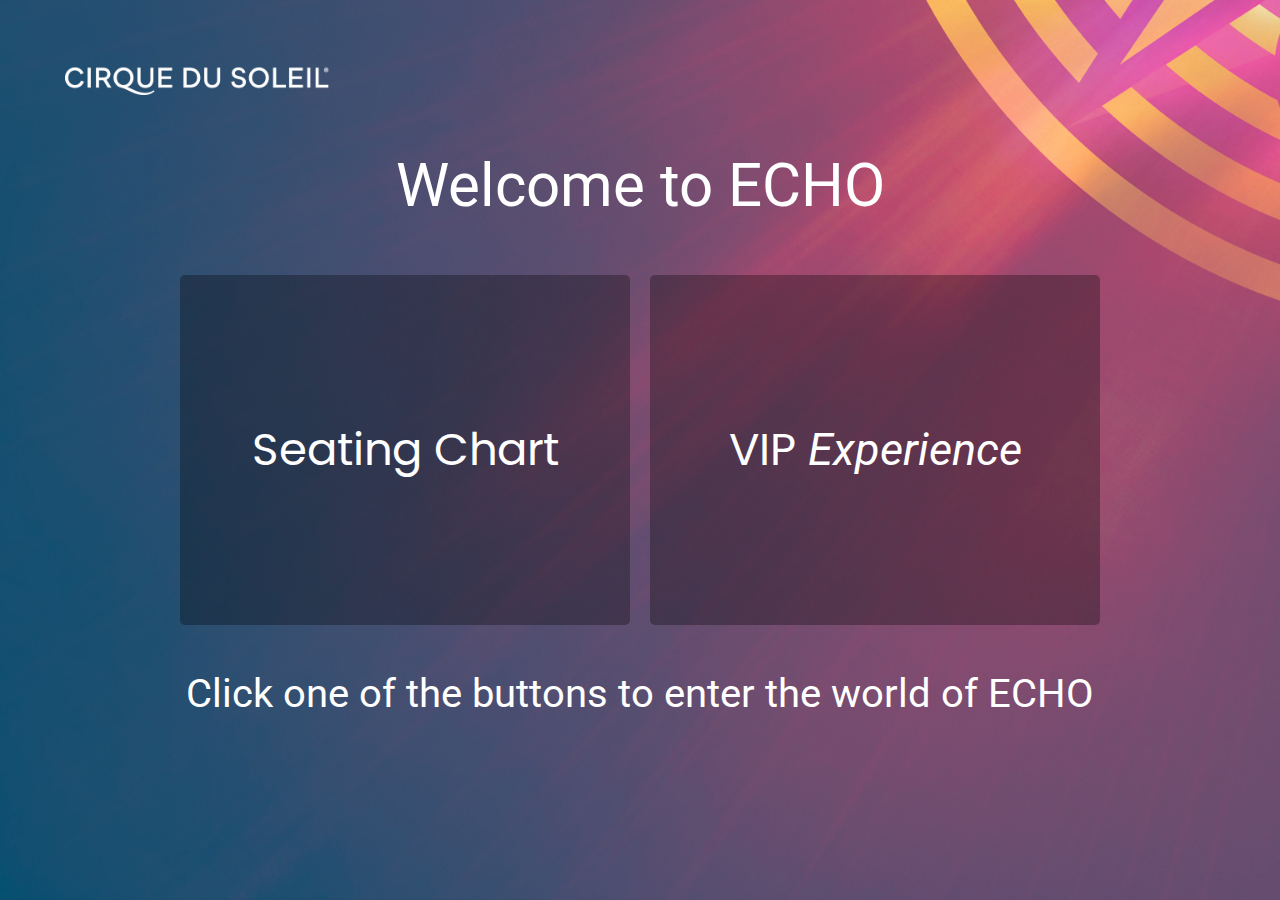
==== index.html @ 4bdf3c65 "first commit" ====
<!DOCTYPE html>
<html lang="en">
<head>
    <link rel="preconnect" href="https://fonts.googleapis.com">
<link rel="preconnect" href="https://fonts.gstatic.com" crossorigin>
<link href="https://fonts.googleapis.com/css2?family=Poppins:wght@500&display=swap" rel="stylesheet">
    <meta charset="UTF-8">
    <meta name="viewport" content="width=device-width, initial-scale=1.0">
    <link rel="stylesheet" href="styles.css">
    <title>Concierge | Kiosk</title>
</head>
<body>
    <p class="welcome-text">Welcome to ECHO</p>
    <p class="bottom-text">Click one of the buttons to enter the world of ECHO</p>
    <div class="button-container">
        <a href="Seating_page/seating-chart.html">
        <button class="custom-button">Seating Chart</button>
    </a>
    <div class="button-container">
        <a href="program/program.html">
        <button class="custom-button">VIP <em>Experience</em></button>
    </a>
    </div>

</body>
</html>
---- styles.css ----
@import url('https://fonts.googleapis.com/css2?family=Poppins:wght@500&family=Roboto&display=swap');

*{
    font-family: 'Roboto', sans-serif;
}
/* Center the button container vertically and horizontally */
body {
    display: flex;
    justify-content: center;
    align-items: center;
    height: 100vh;
    margin: 0;
    background-image: url(/images/Sunrise_backgroundZOOM.jpg);
   background-repeat: no-repeat;
    background-size: cover;
}

.welcome-text{
    position: absolute;
    top: 150px;
    font-size: 60px;
    color: white;
    margin: 0 auto;
}
/* Style for the button container */
.button-container {
    display: flex;
    gap: 20px; /* Spacing between buttons */

}

/* Style for the custom buttons */
.custom-button {
    padding: 10px 20px;
    background-color: rgba(0, 0, 0, 0.3); /* Slightly transparent background color */
    border: none;
    border-radius: 5px;
    color: white;
    font-size: 45px;
    cursor: pointer;
    transition: background-color 0.3s ease; 
    width:450px;
    height: 350px;
    font-family: 'Poppins', sans-serif;
    animation: fadeIn 1.5s ease-in-out forwards; 
}
@keyframes fadeIn {
    from {
        opacity: 0;
    }
    to {
        opacity: 1;
    }
}
/* Hover effect for buttons */
.custom-button:hover {
    background-color: rgba(255, 255, 255, 0.5); /* Darker transparent background on hover */
}

.bottom-text{
    position: absolute;
    top: 70%;
    font-size: 40px;
    color: white;
}
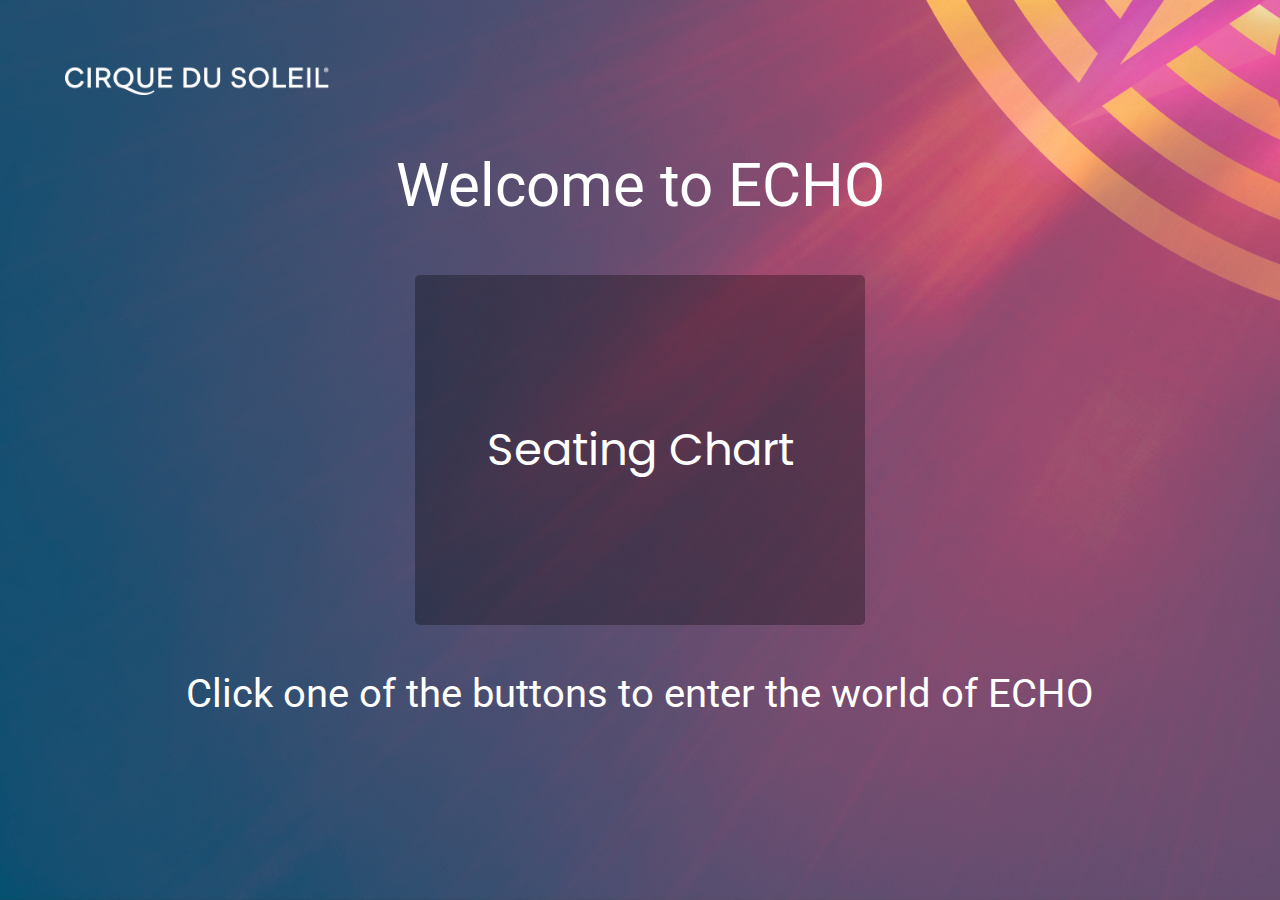
==== commit 52e167c1: "modified to launch today" ====
--- a/index.html
+++ b/index.html
@@ -16,10 +16,12 @@
         <a href="Seating_page/seating-chart.html">
         <button class="custom-button">Seating Chart</button>
     </a>
+    <!--
     <div class="button-container">
         <a href="program/program.html">
         <button class="custom-button">VIP <em>Experience</em></button>
     </a>
+    -->
     </div>
 
 </body>
